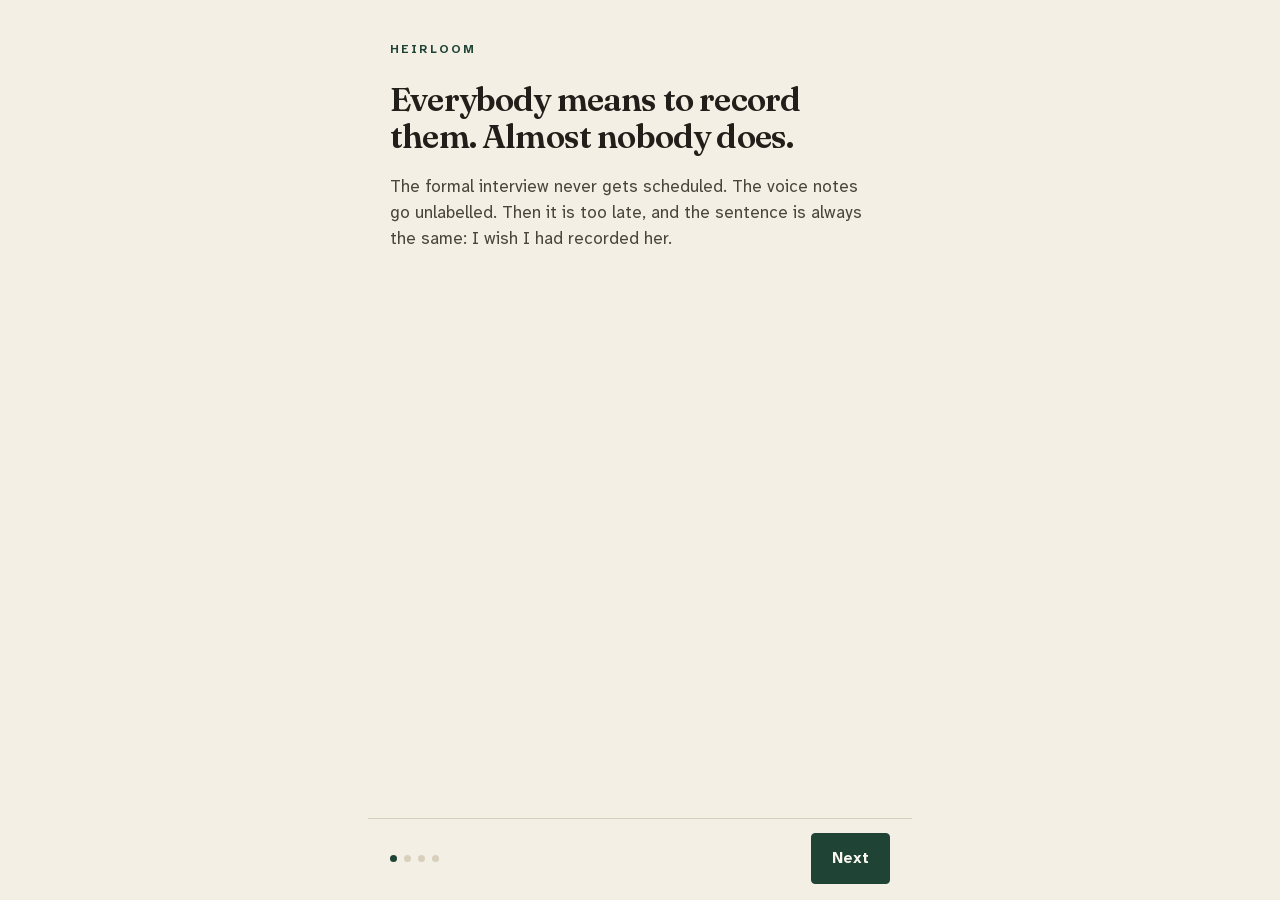
==== web/index.html @ 91e0d135 "Interviews your grandparents one question a week and keeps the answers in their own voice. Three hun" ====
<!doctype html>
<html lang="en">
<head>
<meta charset="utf-8">
<meta name="viewport" content="width=device-width, initial-scale=1, maximum-scale=1, user-scalable=no, viewport-fit=cover">
<meta name="color-scheme" content="light">
<title>Heirloom</title>
<link rel="icon" href="data:,">
<link rel="stylesheet" href="fonts/fonts.css">
<link rel="stylesheet" href="css/style.css">
</head>
<body>

<main id="stage">

  <!-- ------------------------------------------------------ first run -->
  <section class="screen" id="onboard" hidden>
    <div class="ob-scroll">
      <div class="ob-step" data-step="0">
        <p class="ob-eyebrow">Heirloom</p>
        <h1 class="ob-line">Everybody means to record them. Almost nobody does.</h1>
        <p class="ob-sub">The formal interview never gets scheduled. The voice notes go unlabelled. Then it is too late, and the sentence is always the same: I wish I had recorded her.</p>
      </div>
      <div class="ob-step" data-step="1" hidden>
        <p class="ob-eyebrow">The method</p>
        <h1 class="ob-line">One question a week. That is the whole thing.</h1>
        <p class="ob-sub">Record your life story is paralysing. Tell me about your first job is answerable in six minutes. Heirloom hands over one question at a time and keeps every answer in their own voice.</p>
      </div>
      <div class="ob-step" data-step="2" hidden>
        <p class="ob-eyebrow">Where it lives</p>
        <h1 class="ob-line">On this phone, and nowhere else.</h1>
        <p class="ob-sub">There is no account and no cloud. Heirloom cannot open a network connection at all. Recordings stay in this app until you export them, and the export is a normal folder of audio files you can copy anywhere.</p>
      </div>

      <div class="ob-step" data-step="3" hidden>
        <p class="ob-eyebrow">Set up</p>
        <h1 class="ob-line ob-small">Who are we going to listen to?</h1>
        <label class="fld"><span>Their name</span>
          <input id="obName" type="text" placeholder="Arthur" autocomplete="off" maxlength="40"></label>
        <label class="fld"><span>What the family calls them</span>
          <input id="obRel" type="text" placeholder="Papa" autocomplete="off" maxlength="30"></label>
        <div class="fld-row">
          <label class="fld"><span>Year they were born</span>
            <input id="obYear" type="number" inputmode="numeric" placeholder="1947" min="1900" max="2015"></label>
          <label class="fld"><span>Where they grew up</span>
            <input id="obPlace" type="text" placeholder="Cardiff" autocomplete="off" maxlength="40"></label>
        </div>
        <p class="fld-note">The year and the place only change which questions come up. A 1947 childhood gets asked about the wireless, not about cartoons.</p>
        <div class="fld"><span>Question packs</span><div class="packpick" id="obPacks"></div></div>
        <div class="fld-row">
          <label class="fld"><span>Ask them on</span>
            <select id="obDay"></select></label>
          <label class="fld"><span>At</span>
            <input id="obTime" type="time" value="15:00"></label>
        </div>
        <p class="fld-note">Sunday after lunch works better than any other slot. You can change it later.</p>
      </div>
    </div>
    <div class="ob-foot">
      <div class="dots" id="obDots"></div>
      <button class="btn" id="obNext">Next</button>
    </div>
  </section>

  <!-- -------------------------------------------------------- archive -->
  <section class="screen view" id="v-archive" hidden>
    <div class="scroller">
      <header class="head">
        <h1>Archive</h1>
        <p class="head-sub" id="archSub"></p>
      </header>
      <div class="seg" id="archSeg">
        <button class="seg-b on" data-mode="timeline">Timeline</button>
        <button class="seg-b" data-mode="threads">Threads</button>
      </div>
      <div class="searchwrap">
        <input id="archSearch" type="search" placeholder="Search questions, tags and marked moments" autocomplete="off">
      </div>
      <div class="chiprow" id="archChips"></div>
      <div id="archList"></div>
    </div>
  </section>

  <!-- ------------------------------------------------------------ ask -->
  <section class="screen view" id="v-ask" hidden>
    <div class="scroller">
      <header class="head">
        <h1>Ask</h1>
        <p class="head-sub">This week's question, and the ones the family wants answered.</p>
      </header>
      <div id="askList"></div>
    </div>
  </section>

  <!-- --------------------------------------------------------- family -->
  <section class="screen view" id="v-family" hidden>
    <div class="scroller">
      <header class="head">
        <h1 id="famTitle">Family</h1>
        <p class="head-sub">Who is telling, who is listening, and how this phone behaves.</p>
      </header>
      <div id="famBody"></div>
    </div>
  </section>

  <!-- ------------------------------------------------------- keepsake -->
  <section class="screen view" id="v-keepsake" hidden>
    <div class="scroller">
      <header class="head">
        <h1>Keepsake</h1>
        <p class="head-sub">What the archive adds up to, and how to get it off this phone.</p>
      </header>
      <div id="keepBody"></div>
    </div>
  </section>

  <!-- ---------------------------------------------------- elder mode -->
  <section class="screen" id="elder" hidden>
    <div class="elder-top">
      <button class="elder-exit" id="elderExit" aria-label="Leave elder mode"><span></span></button>
      <p class="elder-for" id="elderFor"></p>
    </div>

    <div class="elder-body" id="elderHome">
      <p class="elder-from" id="elderFrom" hidden></p>
      <p class="elder-q" id="elderQ"></p>
      <button class="speak" id="elderSpeak" hidden>Read it to me</button>
      <div class="elder-act">
        <button class="reccircle" id="elderRec">
          <span class="reccircle-dot"></span>
          <span class="reccircle-label">Press to talk</span>
        </button>
      </div>
      <p class="elder-react" id="elderReact"></p>
      <button class="linkbtn" id="elderSkip">Not this week</button>
    </div>

    <div class="elder-body" id="elderConsent" hidden>
      <p class="elder-q elder-q-sm">Before we start.</p>
      <ul class="consent">
        <li>This app records your voice when you press the big button, and only then.</li>
        <li>The recordings stay on this phone. Heirloom cannot send them anywhere.</li>
        <li>Your family can listen to them here, and can copy them out to keep.</li>
        <li>You can have any story deleted at any time, and you can stop at any time.</li>
      </ul>
      <button class="btn big" id="consentYes">I agree to be recorded</button>
      <button class="linkbtn" id="consentNo">Not now</button>
    </div>

    <div class="elder-body" id="elderRecording" hidden>
      <p class="rec-time" id="recTime">0:00</p>
      <p class="rec-state" id="recState">Recording</p>
      <canvas id="recWave" width="640" height="150" aria-hidden="true"></canvas>
      <p class="rec-q" id="recQ"></p>
      <div class="rec-btns">
        <button class="bigbtn ghost" id="recPause">Pause</button>
        <button class="bigbtn" id="recDone">Done</button>
      </div>
      <button class="linkbtn" id="recRedo">Start again</button>
    </div>

    <div class="elder-body" id="elderDone" hidden>
      <p class="done-mark" aria-hidden="true"></p>
      <p class="elder-q elder-q-sm" id="doneLine">Kept.</p>
      <p class="done-sub" id="doneSub"></p>
      <button class="btn big" id="doneOk">Finish</button>
    </div>

    <div class="elder-body" id="elderErr" hidden>
      <p class="elder-q elder-q-sm">The microphone did not start.</p>
      <p class="done-sub" id="errMsg"></p>
      <button class="btn big" id="errRetry">Try again</button>
      <button class="linkbtn" id="errBack">Go back</button>
    </div>
  </section>

</main>

<nav id="tabs" hidden>
  <button class="tab" data-view="archive"><span class="tab-i" data-i="archive"></span>Archive</button>
  <button class="tab" data-view="ask"><span class="tab-i" data-i="ask"></span>Ask</button>
  <button class="tab" data-view="family"><span class="tab-i" data-i="family"></span>Family</button>
  <button class="tab" data-view="keepsake"><span class="tab-i" data-i="keepsake"></span>Keepsake</button>
</nav>

<div id="sheet" hidden>
  <div class="sheet-scrim" id="sheetScrim"></div>
  <div class="sheet-panel" role="dialog" aria-modal="true">
    <div class="sheet-grab"></div>
    <div id="sheetBody"></div>
  </div>
</div>

<div id="toast" hidden></div>

<script src="js/content.js"></script>
<script src="js/store.js"></script>
<script src="js/recorder.js"></script>
<script src="js/app.js"></script>
</body>
</html>
---- web/fonts/fonts.css ----
/* latin-ext */
@font-face {
  font-family: 'Atkinson Hyperlegible Next';
  font-style: normal;
  font-weight: 400 700;
  font-display: swap;
  src: url(NaPNcYPdHfdVxJw0IfIP0lvYFqijb-UxCtm5_wdGseiHn3q0pkZ_S2Q.woff2) format('woff2');
  unicode-range: U+0100-02BA, U+02BD-02C5, U+02C7-02CC, U+02CE-02D7, U+02DD-02FF, U+0304, U+0308, U+0329, U+1D00-1DBF, U+1E00-1E9F, U+1EF2-1EFF, U+2020, U+20A0-20AB, U+20AD-20C0, U+2113, U+2C60-2C7F, U+A720-A7FF;
}
/* latin */
@font-face {
  font-family: 'Atkinson Hyperlegible Next';
  font-style: normal;
  font-weight: 400 700;
  font-display: swap;
  src: url(NaPNcYPdHfdVxJw0IfIP0lvYFqijb-UxCtm5_wdGseiJn3q0pkZ_.woff2) format('woff2');
  unicode-range: U+0000-00FF, U+0131, U+0152-0153, U+02BB-02BC, U+02C6, U+02DA, U+02DC, U+0304, U+0308, U+0329, U+2000-206F, U+20AC, U+2122, U+2191, U+2193, U+2212, U+2215, U+FEFF, U+FFFD;
}
/* vietnamese */
@font-face {
  font-family: 'Fraunces';
  font-style: normal;
  font-weight: 400 700;
  font-display: swap;
  src: url(6NU78FyLNQOQZAnv9bYEvDiIdE9Ea92uemAk_WBq8U_9v0c2Wa0KxCBTeP2Xz5fU8w.woff2) format('woff2');
  unicode-range: U+0102-0103, U+0110-0111, U+0128-0129, U+0168-0169, U+01A0-01A1, U+01AF-01B0, U+0300-0301, U+0303-0304, U+0308-0309, U+0323, U+0329, U+1EA0-1EF9, U+20AB;
}
/* latin-ext */
@font-face {
  font-family: 'Fraunces';
  font-style: normal;
  font-weight: 400 700;
  font-display: swap;
  src: url(6NU78FyLNQOQZAnv9bYEvDiIdE9Ea92uemAk_WBq8U_9v0c2Wa0KxCFTeP2Xz5fU8w.woff2) format('woff2');
  unicode-range: U+0100-02BA, U+02BD-02C5, U+02C7-02CC, U+02CE-02D7, U+02DD-02FF, U+0304, U+0308, U+0329, U+1D00-1DBF, U+1E00-1E9F, U+1EF2-1EFF, U+2020, U+20A0-20AB, U+20AD-20C0, U+2113, U+2C60-2C7F, U+A720-A7FF;
}
/* latin */
@font-face {
  font-family: 'Fraunces';
  font-style: normal;
  font-weight: 400 700;
  font-display: swap;
  src: url(6NU78FyLNQOQZAnv9bYEvDiIdE9Ea92uemAk_WBq8U_9v0c2Wa0KxC9TeP2Xz5c.woff2) format('woff2');
  unicode-range: U+0000-00FF, U+0131, U+0152-0153, U+02BB-02BC, U+02C6, U+02DA, U+02DC, U+0304, U+0308, U+0329, U+2000-206F, U+20AC, U+2122, U+2191, U+2193, U+2212, U+2215, U+FEFF, U+FFFD;
}
---- web/css/style.css ----
/* Heirloom. Cream paper, bookcloth green, one accent, one radius system.
   Fraunces carries the questions because a question should look like it came
   from a letter. Atkinson Hyperlegible carries everything a 78 year old has to
   read at arm's length. Light only: a keepsake box is not a dark interface. */

:root {
  --paper: #F4EFE4;
  --card: #FBF8F0;
  --well: #EAE3D2;
  --ink: #221F1A;
  --ink-2: #4A453B;
  --ink-3: #665F51;
  --hair: #D8CFBC;
  --accent: #1F4436;
  --accent-ink: #FBF8F0;
  --tint: #E1E9E2;
  --danger: #7B2E22;
  --r: 4px;
  --r-lg: 12px;
  --serif: "Fraunces", Iowan Old Style, Palatino, Georgia, serif;
  --sans: "Atkinson Hyperlegible Next", "Atkinson Hyperlegible", system-ui, -apple-system, sans-serif;
  --measure: 34rem;
}

* { box-sizing: border-box; -webkit-tap-highlight-color: transparent; }

html, body {
  margin: 0; height: 100%;
  background: var(--paper);
  color: var(--ink);
  font-family: var(--sans);
  font-size: 16px;
  line-height: 1.55;
  -webkit-font-smoothing: antialiased;
  overscroll-behavior: none;
}
input, select, textarea, button { font: inherit; color: inherit; }

#stage { position: fixed; inset: 0 0 var(--tabh, 0px) 0; }
body.has-tabs { --tabh: calc(62px + var(--sab, 0px)); }

.screen { position: absolute; inset: 0; display: flex; flex-direction: column; }
.screen[hidden], [hidden] { display: none !important; }

.scroller {
  flex: 1; overflow-y: auto; -webkit-overflow-scrolling: touch;
  padding: calc(24px + var(--sat, 0px)) 20px 48px;
  width: 100%; max-width: var(--measure); margin: 0 auto;
}

/* ---------------------------------------------------------------- type -- */
h1 { font-family: var(--serif); font-size: 30px; line-height: 1.1; letter-spacing: -0.02em;
     font-weight: 600; margin: 0; }
h2 { font-family: var(--sans); font-size: 12px; letter-spacing: 0.14em; text-transform: uppercase;
     color: var(--ink-3); font-weight: 700; margin: 34px 0 12px; }
h2:first-child { margin-top: 6px; }
.head { margin-bottom: 18px; }
.head-sub { color: var(--ink-3); font-size: 15px; margin: 6px 0 0; }
.q { font-family: var(--serif); font-weight: 500; letter-spacing: -0.015em; line-height: 1.24; }
.muted { color: var(--ink-3); }
.tiny { font-size: 13px; color: var(--ink-3); }
.note { font-size: 14px; color: var(--ink-3); margin: 10px 0 0; }

/* -------------------------------------------------------------- pieces -- */
.card {
  background: var(--card); border: 1px solid var(--hair); border-radius: var(--r-lg);
  padding: 18px; margin-bottom: 12px;
}
.card.flat { background: none; border-color: var(--hair); }
.row { display: flex; align-items: center; gap: 12px; }
.row.between { justify-content: space-between; }
.grow { flex: 1; min-width: 0; }

.btn {
  background: var(--accent); color: var(--accent-ink); border: 1px solid var(--accent);
  border-radius: var(--r); padding: 12px 20px; font-size: 16px; font-weight: 700;
  cursor: pointer; transition: transform .12s ease;
}
.btn:active { transform: translateY(1px); }
.btn[disabled] { opacity: .42; }
.btn.ghost { background: transparent; color: var(--accent); }
.btn.quiet { background: transparent; color: var(--ink-2); border-color: var(--hair); font-weight: 400; }
.btn.wide { width: 100%; }
.btn.sm { padding: 8px 14px; font-size: 14px; }
.btn.danger { background: transparent; color: var(--danger); border-color: var(--danger); }
.linkbtn {
  background: none; border: 0; color: var(--ink-3); text-decoration: underline;
  text-underline-offset: 3px; padding: 12px; font-size: 15px; cursor: pointer;
}

.seg { display: flex; gap: 0; border: 1px solid var(--hair); border-radius: var(--r);
       overflow: hidden; margin-bottom: 14px; }
.seg-b { flex: 1; background: none; border: 0; padding: 9px 0; font-size: 14px; color: var(--ink-3);
         cursor: pointer; }
.seg-b.on { background: var(--accent); color: var(--accent-ink); font-weight: 700; }

.searchwrap { margin-bottom: 12px; }
#archSearch, .fld input, .fld select, .fld textarea, .inp {
  width: 100%; background: var(--card); border: 1px solid var(--hair); border-radius: var(--r);
  padding: 11px 12px; font-size: 16px; color: var(--ink);
}
#archSearch::placeholder, .fld input::placeholder, .inp::placeholder { color: #8B8474; }
.fld { display: block; margin-bottom: 14px; }
.fld > span { display: block; font-size: 12px; letter-spacing: 0.1em; text-transform: uppercase;
              color: var(--ink-3); font-weight: 700; margin-bottom: 6px; }
.fld-row { display: grid; grid-template-columns: 1fr 1fr; gap: 12px; }
.fld-note { font-size: 14px; color: var(--ink-3); margin: -4px 0 18px; }
textarea.inp { min-height: 84px; resize: vertical; line-height: 1.5; }

.chiprow { display: flex; gap: 8px; overflow-x: auto; padding-bottom: 12px; margin-bottom: 4px;
           scrollbar-width: none; }
.chiprow::-webkit-scrollbar { display: none; }
.chip {
  flex: none; background: var(--card); border: 1px solid var(--hair); color: var(--ink-2);
  border-radius: 999px; padding: 7px 14px; font-size: 14px; cursor: pointer; white-space: nowrap;
}
.chip.on { background: var(--accent); border-color: var(--accent); color: var(--accent-ink); font-weight: 700; }
.chip.tag { background: var(--tint); border-color: #C9D6CB; color: var(--accent); }
.chip .x { margin-left: 8px; opacity: .7; }

.dots { display: flex; gap: 7px; }
.dot { width: 7px; height: 7px; border-radius: 999px; background: var(--hair); }
.dot.on { background: var(--accent); }

/* ------------------------------------------------------------ first run - */
#onboard { background: var(--paper); }
.ob-scroll { flex: 1; overflow-y: auto; padding: calc(40px + var(--sat, 0px)) 22px 20px;
             width: 100%; max-width: var(--measure); margin: 0 auto; }
.ob-eyebrow { font-size: 12px; letter-spacing: 0.18em; text-transform: uppercase; color: var(--accent);
              font-weight: 700; margin: 0 0 22px; }
.ob-line { font-family: var(--serif); font-size: 33px; line-height: 1.12; letter-spacing: -0.025em;
           font-weight: 600; margin: 0 0 18px; }
.ob-line.ob-small { font-size: 27px; margin-bottom: 24px; }
.ob-sub { color: var(--ink-2); font-size: 17px; margin: 0; max-width: 30rem; }
.ob-foot { display: flex; align-items: center; justify-content: space-between; gap: 16px;
           padding: 14px 22px calc(16px + var(--sab, 0px)); border-top: 1px solid var(--hair);
           width: 100%; max-width: var(--measure); margin: 0 auto; }
.packpick { display: flex; flex-wrap: wrap; gap: 8px; }

/* -------------------------------------------------------------- archive - */
.month { font-size: 12px; letter-spacing: 0.14em; text-transform: uppercase; color: var(--ink-3);
         font-weight: 700; margin: 26px 0 10px; }
.month:first-child { margin-top: 4px; }
.story {
  display: block; width: 100%; text-align: left; background: var(--card); border: 1px solid var(--hair);
  border-radius: var(--r-lg); padding: 16px 16px 14px; margin-bottom: 10px; cursor: pointer;
  transition: transform .14s ease;
}
.story:active { transform: translateY(1px); }
.story .sq { font-family: var(--serif); font-size: 20px; line-height: 1.26; letter-spacing: -0.015em;
             font-weight: 500; margin: 0 0 10px; }
.story .meta { display: flex; align-items: center; gap: 10px; font-size: 13px; color: var(--ink-3); }
.story .who { color: var(--accent); font-weight: 700; }
.story .bar { flex: 1; height: 1px; background: var(--hair); }
.story .badges { display: flex; gap: 6px; margin-top: 10px; flex-wrap: wrap; }
.badge { font-size: 12px; border: 1px solid var(--hair); border-radius: 999px; padding: 3px 9px;
         color: var(--ink-3); background: var(--paper); }
.badge.seal { border-color: var(--accent); color: var(--accent); }
.badge.hearts { border-color: #C9D6CB; background: var(--tint); color: var(--accent); }

.empty { text-align: center; padding: 46px 10px; }
.empty .q { font-size: 22px; margin: 0 0 10px; }
.empty p { color: var(--ink-3); margin: 0 0 20px; }

.thread {
  display: flex; align-items: baseline; gap: 12px; width: 100%; text-align: left;
  background: none; border: 0; border-bottom: 1px solid var(--hair); padding: 14px 2px; cursor: pointer;
}
.thread .tl { font-family: var(--serif); font-size: 19px; font-weight: 500; }
.thread .tt { font-size: 12px; letter-spacing: 0.1em; text-transform: uppercase; color: var(--ink-3); }
.thread .tn { margin-left: auto; color: var(--ink-3); font-size: 14px; }

/* ------------------------------------------------------------------ ask - */
.askcard { background: var(--card); border: 1px solid var(--hair); border-radius: var(--r-lg);
           padding: 20px; margin-bottom: 14px; }
.askcard .when { font-size: 12px; letter-spacing: 0.12em; text-transform: uppercase;
                 color: var(--ink-3); font-weight: 700; margin: 0 0 12px; }
.askcard .from { color: var(--accent); font-weight: 700; margin: 0 0 6px; font-size: 15px; }
.askcard .aq { font-family: var(--serif); font-size: 25px; line-height: 1.2; letter-spacing: -0.02em;
               font-weight: 500; margin: 0 0 18px; }
.askcard .acts { display: flex; gap: 10px; flex-wrap: wrap; }
.qitem { display: flex; gap: 10px; align-items: flex-start; border-bottom: 1px solid var(--hair);
         padding: 12px 0; }
.qitem .qt { flex: 1; font-family: var(--serif); font-size: 17px; }
.packrow { width: 100%; text-align: left; background: none; border: 0; border-bottom: 1px solid var(--hair);
           padding: 14px 2px; cursor: pointer; }
.packrow .pn { font-family: var(--serif); font-size: 19px; font-weight: 500; }
.packrow .pb { font-size: 14px; color: var(--ink-3); margin: 2px 0 0; }
.promptrow { width: 100%; text-align: left; background: none; border: 0;
             border-bottom: 1px solid var(--hair); padding: 13px 2px; cursor: pointer;
             font-family: var(--serif); font-size: 17px; line-height: 1.35; }

/* --------------------------------------------------------------- family - */
.person { display: flex; align-items: center; gap: 12px; padding: 13px 0; border-bottom: 1px solid var(--hair); }
.person .nm { font-family: var(--serif); font-size: 19px; font-weight: 500; }
.person .rl { font-size: 13px; color: var(--ink-3); }
.tellcard { background: var(--card); border: 1px solid var(--hair); border-radius: var(--r-lg);
            padding: 18px; margin-bottom: 12px; width: 100%; text-align: left; cursor: pointer; }
.tellcard .tn { font-family: var(--serif); font-size: 24px; font-weight: 600; letter-spacing: -0.02em; }
.tellcard .td { font-size: 14px; color: var(--ink-3); margin: 3px 0 12px; }
.tellcard .ts { display: flex; gap: 18px; font-size: 14px; }
.tellcard .ts b { font-family: var(--serif); font-size: 19px; font-weight: 600; display: block; }
.toggle { display: flex; align-items: center; justify-content: space-between; gap: 14px;
          padding: 14px 0; border-bottom: 1px solid var(--hair); }
.toggle .tl { font-size: 16px; }
.toggle .ts { font-size: 13px; color: var(--ink-3); margin-top: 2px; }
.sw { flex: none; width: 50px; height: 30px; border-radius: 999px; background: var(--well);
      border: 1px solid var(--hair); position: relative; cursor: pointer; transition: background .16s ease; }
.sw::after { content: ""; position: absolute; top: 3px; left: 3px; width: 22px; height: 22px;
             border-radius: 999px; background: var(--card); border: 1px solid var(--hair);
             transition: transform .16s ease; }
.sw.on { background: var(--accent); border-color: var(--accent); }
.sw.on::after { transform: translateX(20px); border-color: var(--accent); }

/* ------------------------------------------------------------- keepsake - */
.meter { background: var(--card); border: 1px solid var(--hair); border-radius: var(--r-lg);
         padding: 22px; margin-bottom: 14px; }
.meter .big { font-family: var(--serif); font-size: 54px; line-height: 1; font-weight: 600;
              letter-spacing: -0.03em; }
.meter .of { font-size: 15px; color: var(--ink-3); margin: 6px 0 16px; }
.track { height: 10px; background: var(--well); border-radius: 999px; overflow: hidden; }
.track > i { display: block; height: 100%; background: var(--accent); }
.stat { display: flex; justify-content: space-between; gap: 16px; padding: 13px 0;
        border-bottom: 1px solid var(--hair); }
.stat .k { color: var(--ink-3); font-size: 15px; }
.stat .v { font-family: var(--serif); font-size: 18px; font-weight: 500; text-align: right; }
.mile { display: flex; gap: 12px; align-items: baseline; padding: 11px 0; border-bottom: 1px solid var(--hair); }
.mile .n { font-family: var(--serif); font-size: 18px; font-weight: 600; width: 2.4rem; color: var(--ink-3); }
.mile.hit .n, .mile.hit .l { color: var(--accent); }
.mile.hit .l { font-weight: 700; }

/* ----------------------------------------------------------------- tabs - */
#tabs {
  position: fixed; left: 0; right: 0; bottom: 0; z-index: 30;
  display: flex; background: var(--paper); border-top: 1px solid var(--hair);
  height: calc(62px + var(--sab, 0px)); padding-bottom: var(--sab, 0px);
}
.tab { flex: 1; background: none; border: 0; display: flex; flex-direction: column; align-items: center;
       justify-content: center; gap: 3px; font-size: 11px; letter-spacing: 0.06em; color: var(--ink-3);
       cursor: pointer; padding: 0; }
.tab.on { color: var(--accent); font-weight: 700; }
.tab-i { display: block; width: 22px; height: 22px; }
.tab-i svg { width: 22px; height: 22px; display: block; pointer-events: none; }

/* ----------------------------------------------------------- elder mode - */
#elder { background: var(--paper); }
.elder-top { position: relative; height: calc(52px + var(--sat, 0px)); padding-top: var(--sat, 0px);
             display: flex; align-items: center; justify-content: center; flex: none; }
.elder-for { margin: 0; font-size: 15px; letter-spacing: 0.1em; text-transform: uppercase;
             color: var(--ink-3); font-weight: 700; }
.elder-exit { position: absolute; left: 8px; top: calc(8px + var(--sat, 0px)); width: 44px; height: 44px;
              background: none; border: 0; cursor: pointer; display: flex; align-items: center;
              justify-content: center; }
.elder-exit span { width: 13px; height: 13px; border-radius: 3px; border: 2px solid var(--hair); display: block;
                   transition: background .3s linear, border-color .3s linear; }
.elder-exit.holding span { background: var(--accent); border-color: var(--accent); }

.elder-body { flex: 1; overflow-y: auto; display: flex; flex-direction: column; align-items: center;
              text-align: center; padding: 8px 22px calc(26px + var(--sab, 0px)); width: 100%;
              max-width: 34rem; margin: 0 auto; }
.elder-from { font-family: var(--serif); font-size: 22px; color: var(--accent); margin: 6px 0 4px;
              font-weight: 600; }
.elder-q { font-family: var(--serif); font-size: clamp(28px, 7.6vw, 40px); line-height: 1.16;
           letter-spacing: -0.025em; font-weight: 500; margin: 10px 0 20px; }
.elder-q-sm { font-size: clamp(25px, 6.4vw, 33px); margin-top: 26px; }
.speak { background: none; border: 1px solid var(--hair); border-radius: 999px; color: var(--ink-2);
         padding: 11px 22px; font-size: 17px; cursor: pointer; margin-bottom: 8px; }
.speak.on { border-color: var(--accent); color: var(--accent); }
.elder-act { flex: 1; display: flex; align-items: center; justify-content: center; padding: 18px 0; }
.reccircle {
  width: 216px; height: 216px; max-width: 62vw; max-height: 62vw; border-radius: 999px;
  background: var(--accent); border: 0; color: var(--accent-ink); cursor: pointer;
  display: flex; flex-direction: column; align-items: center; justify-content: center; gap: 12px;
  animation: breathe 5.5s ease-in-out infinite;
}
.reccircle:active { animation: none; transform: scale(.98); }
.reccircle-dot { width: 34px; height: 34px; border-radius: 999px; background: var(--accent-ink); }
.reccircle-label { font-size: 20px; font-weight: 700; letter-spacing: 0.01em; }
@keyframes breathe { 0%, 100% { transform: scale(1); } 50% { transform: scale(1.035); } }
@media (prefers-reduced-motion: reduce) { .reccircle { animation: none; } }
.elder-react { color: var(--ink-2); font-size: 17px; margin: 6px 0 0; min-height: 1.4em; }
.elder-react b { color: var(--accent); }

.rec-time { font-family: var(--serif); font-size: 56px; font-weight: 600; letter-spacing: -0.02em;
            margin: 24px 0 2px; font-variant-numeric: tabular-nums; }
.rec-state { font-size: 15px; letter-spacing: 0.14em; text-transform: uppercase; color: var(--danger);
             font-weight: 700; margin: 0 0 14px; }
.rec-state.paused { color: var(--ink-3); }
#recWave { width: 100%; max-width: 420px; height: 96px; display: block; margin-bottom: 18px; }
.rec-q { font-family: var(--serif); font-size: 19px; color: var(--ink-2); margin: 0 0 auto;
         line-height: 1.3; max-width: 26rem; }
.rec-btns { display: flex; gap: 12px; width: 100%; max-width: 420px; margin-top: 22px; }
.bigbtn { flex: 1; background: var(--accent); color: var(--accent-ink); border: 2px solid var(--accent);
          border-radius: var(--r); padding: 22px 12px; font-size: 22px; font-weight: 700; cursor: pointer; }
.bigbtn.ghost { background: transparent; color: var(--accent); }
.btn.big { padding: 18px 32px; font-size: 20px; }
.done-mark { width: 62px; height: 62px; border-radius: 999px; border: 2px solid var(--accent);
             margin: 40px 0 0; position: relative; }
.done-mark::after { content: ""; position: absolute; left: 19px; top: 15px; width: 18px; height: 30px;
                    border-right: 3px solid var(--accent); border-bottom: 3px solid var(--accent);
                    transform: rotate(42deg); }
.done-sub { color: var(--ink-2); font-size: 18px; margin: 0 0 28px; max-width: 26rem; }
.consent { text-align: left; font-size: 19px; line-height: 1.5; color: var(--ink-2);
           margin: 4px 0 28px; padding-left: 1.1rem; max-width: 27rem; }
.consent li { margin-bottom: 12px; }

/* ---------------------------------------------------------------- sheet - */
#sheet { position: fixed; inset: 0; z-index: 60; }
.sheet-scrim { position: absolute; inset: 0; background: rgba(34, 31, 26, .42); }
.sheet-panel {
  position: absolute; left: 0; right: 0; bottom: 0; max-height: 92%;
  background: var(--paper); border-radius: var(--r-lg) var(--r-lg) 0 0;
  border-top: 1px solid var(--hair); overflow-y: auto;
  padding: 10px 20px calc(28px + var(--sab, 0px));
  width: 100%; max-width: var(--measure); margin: 0 auto;
  animation: rise .2s ease-out;
}
@keyframes rise { from { transform: translateY(18px); opacity: .6; } to { transform: none; opacity: 1; } }
@media (prefers-reduced-motion: reduce) { .sheet-panel { animation: none; } }
.sheet-grab { width: 42px; height: 4px; border-radius: 999px; background: var(--hair);
              margin: 4px auto 16px; }
.sheet-q { font-family: var(--serif); font-size: 24px; line-height: 1.22; letter-spacing: -0.02em;
           font-weight: 500; margin: 0 0 8px; }
.sheet-meta { font-size: 14px; color: var(--ink-3); margin: 0 0 18px; }

/* --------------------------------------------------------------- player - */
.player { background: var(--card); border: 1px solid var(--hair); border-radius: var(--r-lg);
          padding: 16px; margin-bottom: 16px; }
.player .prow { display: flex; align-items: center; gap: 14px; }
.play { flex: none; width: 56px; height: 56px; border-radius: 999px; background: var(--accent);
        border: 0; cursor: pointer; position: relative; }
.play::after { content: ""; position: absolute; left: 21px; top: 17px; border-style: solid;
               border-width: 11px 0 11px 17px; border-color: transparent transparent transparent var(--accent-ink); }
.play.playing::after { left: 19px; top: 18px; width: 6px; height: 20px; border: 0;
                       background: var(--accent-ink); box-shadow: 12px 0 0 var(--accent-ink); }
.scrub { position: relative; height: 30px; flex: 1; cursor: pointer; }
.scrub .line { position: absolute; left: 0; right: 0; top: 14px; height: 3px; background: var(--well);
               border-radius: 999px; }
.scrub .fill { position: absolute; left: 0; top: 14px; height: 3px; background: var(--accent);
               border-radius: 999px; }
.scrub .tick { position: absolute; top: 6px; width: 2px; height: 19px; background: var(--ink-3);
               opacity: .75; }
.ptime { font-size: 14px; color: var(--ink-3); font-variant-numeric: tabular-nums;
         display: flex; justify-content: space-between; margin-top: 8px; }
.moment { display: flex; gap: 12px; align-items: baseline; padding: 10px 0;
          border-bottom: 1px solid var(--hair); }
.moment .mt { font-variant-numeric: tabular-nums; color: var(--accent); font-weight: 700; font-size: 14px;
              cursor: pointer; }
.moment .mn { flex: 1; font-size: 15px; }

/* ---------------------------------------------------------------- toast - */
#toast {
  position: fixed; left: 50%; transform: translateX(-50%);
  bottom: calc(78px + var(--sab, 0px)); z-index: 80;
  background: var(--ink); color: var(--paper); padding: 11px 18px; border-radius: var(--r);
  font-size: 15px; max-width: 88vw; text-align: center;
}
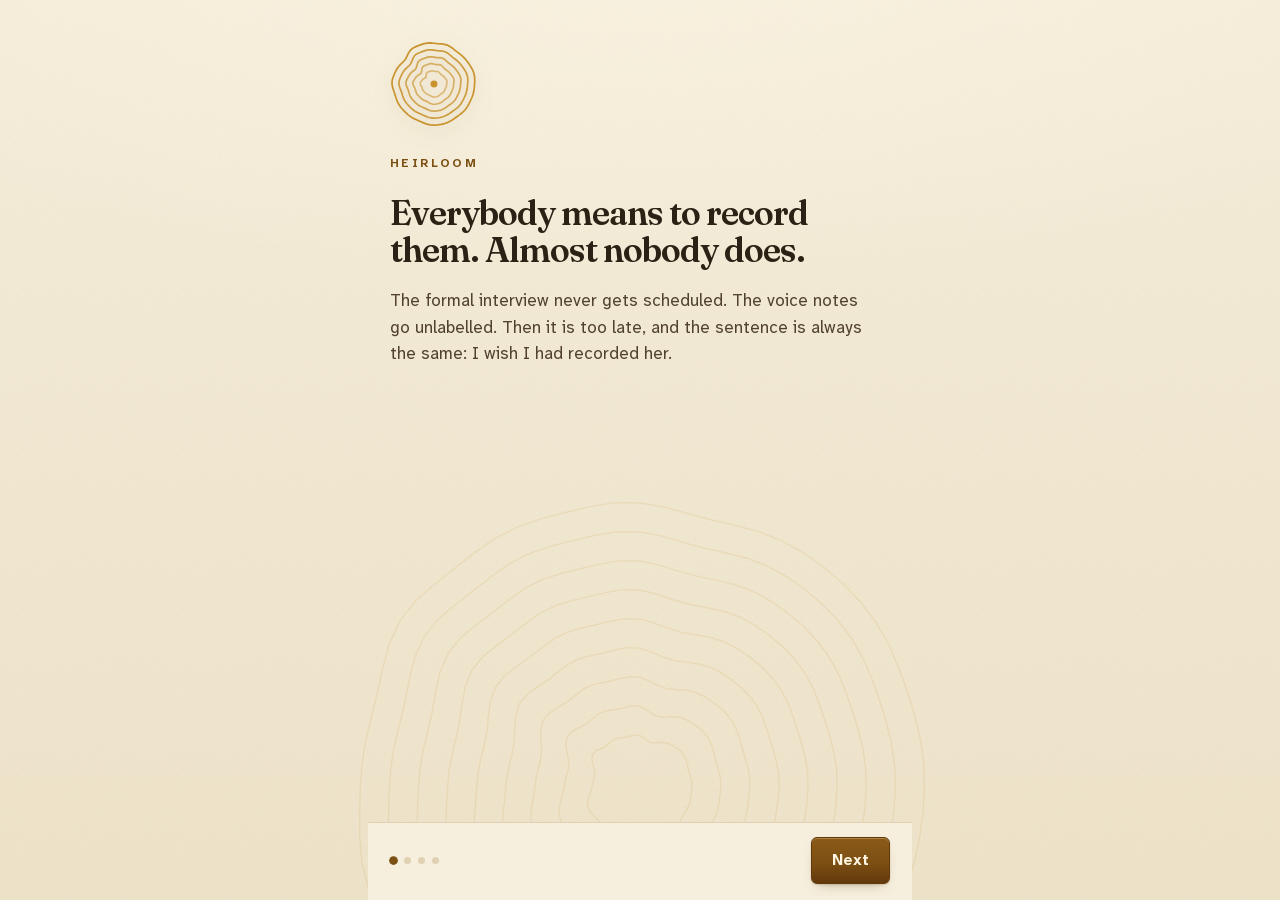
==== commit fc5076aa: "1.0.1: tree ring identity, a disc that draws the voice, restore from an export, and the bugs a keepe" ====
--- a/web/index.html
+++ b/web/index.html
@@ -15,8 +15,10 @@
 
   <!-- ------------------------------------------------------ first run -->
   <section class="screen" id="onboard" hidden>
+    <div class="ob-plate" id="obPlate" aria-hidden="true"></div>
     <div class="ob-scroll">
       <div class="ob-step" data-step="0">
+        <div class="ob-mark" id="obMark" aria-hidden="true"></div>
         <p class="ob-eyebrow">Heirloom</p>
         <h1 class="ob-line">Everybody means to record them. Almost nobody does.</h1>
         <p class="ob-sub">The formal interview never gets scheduled. The voice notes go unlabelled. Then it is too late, and the sentence is always the same: I wish I had recorded her.</p>
@@ -24,12 +26,12 @@
       <div class="ob-step" data-step="1" hidden>
         <p class="ob-eyebrow">The method</p>
         <h1 class="ob-line">One question a week. That is the whole thing.</h1>
-        <p class="ob-sub">Record your life story is paralysing. Tell me about your first job is answerable in six minutes. Heirloom hands over one question at a time and keeps every answer in their own voice.</p>
+        <p class="ob-sub">Record your life story is paralysing. Tell me about your first job is answerable in six minutes. Heirloom hands over one question at a time and keeps every answer in their own voice. Every story adds a ring.</p>
       </div>
       <div class="ob-step" data-step="2" hidden>
         <p class="ob-eyebrow">Where it lives</p>
         <h1 class="ob-line">On this phone, and nowhere else.</h1>
-        <p class="ob-sub">There is no account and no cloud. Heirloom cannot open a network connection at all. Recordings stay in this app until you export them, and the export is a normal folder of audio files you can copy anywhere.</p>
+        <p class="ob-sub">There is no account and no cloud. Heirloom cannot open a network connection at all. Recordings stay in this app until you export them, and the export is a normal folder of audio files you can copy anywhere, or bring back into Heirloom on another phone.</p>
       </div>
 
       <div class="ob-step" data-step="3" hidden>
@@ -41,7 +43,7 @@
           <input id="obRel" type="text" placeholder="Papa" autocomplete="off" maxlength="30"></label>
         <div class="fld-row">
           <label class="fld"><span>Year they were born</span>
-            <input id="obYear" type="number" inputmode="numeric" placeholder="1947" min="1900" max="2015"></label>
+            <input id="obYear" type="number" inputmode="numeric" placeholder="1947" min="1880" max="2030"></label>
           <label class="fld"><span>Where they grew up</span>
             <input id="obPlace" type="text" placeholder="Cardiff" autocomplete="off" maxlength="40"></label>
         </div>
@@ -65,16 +67,19 @@
   <!-- -------------------------------------------------------- archive -->
   <section class="screen view" id="v-archive" hidden>
     <div class="scroller">
-      <header class="head">
-        <h1>Archive</h1>
-        <p class="head-sub" id="archSub"></p>
+      <header class="head head-mark">
+        <div class="head-text">
+          <h1>Archive</h1>
+          <p class="head-sub" id="archSub"></p>
+        </div>
+        <div class="head-art" id="archMark" aria-hidden="true"></div>
       </header>
       <div class="seg" id="archSeg">
         <button class="seg-b on" data-mode="timeline">Timeline</button>
         <button class="seg-b" data-mode="threads">Threads</button>
       </div>
       <div class="searchwrap">
-        <input id="archSearch" type="search" placeholder="Search questions, tags and marked moments" autocomplete="off">
+        <input id="archSearch" type="search" placeholder="Search questions, tags, moments" autocomplete="off" aria-label="Search the archive">
       </div>
       <div class="chiprow" id="archChips"></div>
       <div id="archList"></div>
@@ -117,17 +122,17 @@
   <!-- ---------------------------------------------------- elder mode -->
   <section class="screen" id="elder" hidden>
     <div class="elder-top">
-      <button class="elder-exit" id="elderExit" aria-label="Leave elder mode"><span></span></button>
+      <button class="elder-exit" id="elderExit" aria-label="Hold to leave the big button screen"><span data-icon="exit"></span></button>
       <p class="elder-for" id="elderFor"></p>
     </div>
 
     <div class="elder-body" id="elderHome">
       <p class="elder-from" id="elderFrom" hidden></p>
       <p class="elder-q" id="elderQ"></p>
-      <button class="speak" id="elderSpeak" hidden>Read it to me</button>
+      <button class="speak" id="elderSpeak" hidden><span data-icon="speak"></span>Read it to me</button>
       <div class="elder-act">
         <button class="reccircle" id="elderRec">
-          <span class="reccircle-dot"></span>
+          <span class="reccircle-rings" id="elderRings" aria-hidden="true"></span>
           <span class="reccircle-label">Press to talk</span>
         </button>
       </div>
@@ -148,9 +153,11 @@
     </div>
 
     <div class="elder-body" id="elderRecording" hidden>
+      <div class="rec-disc">
+        <canvas id="recWave" width="264" height="264" aria-hidden="true"></canvas>
+      </div>
       <p class="rec-time" id="recTime">0:00</p>
       <p class="rec-state" id="recState">Recording</p>
-      <canvas id="recWave" width="640" height="150" aria-hidden="true"></canvas>
       <p class="rec-q" id="recQ"></p>
       <div class="rec-btns">
         <button class="bigbtn ghost" id="recPause">Pause</button>
@@ -160,7 +167,7 @@
     </div>
 
     <div class="elder-body" id="elderDone" hidden>
-      <p class="done-mark" aria-hidden="true"></p>
+      <div class="done-mark" id="doneMark" aria-hidden="true"></div>
       <p class="elder-q elder-q-sm" id="doneLine">Kept.</p>
       <p class="done-sub" id="doneSub"></p>
       <button class="btn big" id="doneOk">Finish</button>
@@ -192,6 +199,7 @@
 </div>
 
 <div id="toast" hidden></div>
+<input type="file" id="importFile" accept=".zip,application/zip" hidden>
 
 <script src="js/content.js"></script>
 <script src="js/store.js"></script>
--- a/web/css/style.css
+++ b/web/css/style.css
@@ -1,25 +1,39 @@
-/* Heirloom. Cream paper, bookcloth green, one accent, one radius system.
-   Fraunces carries the questions because a question should look like it came
-   from a letter. Atkinson Hyperlegible carries everything a 78 year old has to
-   read at arm's length. Light only: a keepsake box is not a dark interface. */
+/* Heirloom. Cream paper, sepia ink, one gold. The mark is a set of rings whose edges wobble
+   like a voice, and it is drawn by code on every screen: the archive grows a ring per story,
+   the big button is a disc of them, a recording draws one as it goes. Fraunces carries the
+   questions because a question should look like it came from a letter. Atkinson Hyperlegible
+   carries everything a 78 year old has to read at arm's length. Light only: a keepsake box is
+   not a dark interface. */
 
 :root {
-  --paper: #F4EFE4;
-  --card: #FBF8F0;
-  --well: #EAE3D2;
-  --ink: #221F1A;
-  --ink-2: #4A453B;
-  --ink-3: #665F51;
-  --hair: #D8CFBC;
-  --accent: #1F4436;
-  --accent-ink: #FBF8F0;
-  --tint: #E1E9E2;
-  --danger: #7B2E22;
-  --r: 4px;
-  --r-lg: 12px;
+  /* Heirloom is a light interface on purpose, so the browser is told not to repaint
+     form controls when the phone itself is set to dark. */
+  color-scheme: light;
+  --paper: #F6EFDD;
+  --paper-deep: #EFE5CC;
+  --card: #FCF7EA;
+  --well: #EDE2C8;
+  --ink: #2B2115;
+  --ink-2: #514230;
+  --ink-3: #6F5D45;
+  --hair: #DFD1B2;
+  --hair-soft: rgba(92, 64, 20, .10);
+  --accent: #7C4F12;
+  --accent-deep: #63390C;
+  --accent-ink: #FFF6E3;
+  --gold: #C9932E;
+  --gold-light: #E8BE5C;
+  /* the same gold taken down until it clears 3:1 on paper, for anything that is a control */
+  --gold-deep: #A56F14;
+  --tint: #F0E2C3;
+  --danger: #8E3B24;
+  --shadow: 92, 64, 20;
+  --r: 6px;
+  --r-lg: 14px;
   --serif: "Fraunces", Iowan Old Style, Palatino, Georgia, serif;
   --sans: "Atkinson Hyperlegible Next", "Atkinson Hyperlegible", system-ui, -apple-system, sans-serif;
   --measure: 34rem;
+  --ease: cubic-bezier(.2, .7, .2, 1);
 }
 
 * { box-sizing: border-box; -webkit-tap-highlight-color: transparent; }
@@ -34,13 +48,28 @@
   -webkit-font-smoothing: antialiased;
   overscroll-behavior: none;
 }
+body {
+  background:
+    radial-gradient(120% 70% at 50% -10%, #FBF5E4 0%, rgba(251, 245, 228, 0) 60%),
+    linear-gradient(180deg, var(--paper) 0%, var(--paper-deep) 100%);
+  background-attachment: fixed;
+}
+/* paper grain: the one texture, everywhere, faint */
+body::before {
+  content: ""; position: fixed; inset: 0; z-index: 0; pointer-events: none; opacity: .055;
+  mix-blend-mode: multiply;
+  background-image: url("data:image/svg+xml;utf8,<svg xmlns='http://www.w3.org/2000/svg' width='160' height='160'><filter id='g'><feTurbulence type='fractalNoise' baseFrequency='.9' numOctaves='2' stitchTiles='stitch'/><feColorMatrix values='0 0 0 0 0.3 0 0 0 0 0.2 0 0 0 0 0.05 0 0 0 .9 0'/></filter><rect width='160' height='160' filter='url(%23g)'/></svg>");
+}
 input, select, textarea, button { font: inherit; color: inherit; }
-
-#stage { position: fixed; inset: 0 0 var(--tabh, 0px) 0; }
+button { touch-action: manipulation; }
+
+#stage { position: fixed; inset: 0 0 var(--tabh, 0px) 0; z-index: 1; }
 body.has-tabs { --tabh: calc(62px + var(--sab, 0px)); }
 
 .screen { position: absolute; inset: 0; display: flex; flex-direction: column; }
 .screen[hidden], [hidden] { display: none !important; }
+.view.enter { animation: viewIn .32s var(--ease); }
+@keyframes viewIn { from { opacity: 0; transform: translateY(8px); } to { opacity: 1; transform: none; } }
 
 .scroller {
   flex: 1; overflow-y: auto; -webkit-overflow-scrolling: touch;
@@ -49,300 +78,425 @@
 }
 
 /* ---------------------------------------------------------------- type -- */
-h1 { font-family: var(--serif); font-size: 30px; line-height: 1.1; letter-spacing: -0.02em;
-     font-weight: 600; margin: 0; }
-h2 { font-family: var(--sans); font-size: 12px; letter-spacing: 0.14em; text-transform: uppercase;
+h1 { font-family: var(--serif); font-size: 31px; line-height: 1.08; letter-spacing: -0.028em;
+     font-weight: 600; margin: 0; text-wrap: balance; }
+h2 { font-family: var(--sans); font-size: 12px; letter-spacing: 0.16em; text-transform: uppercase;
      color: var(--ink-3); font-weight: 700; margin: 34px 0 12px; }
 h2:first-child { margin-top: 6px; }
 .head { margin-bottom: 18px; }
-.head-sub { color: var(--ink-3); font-size: 15px; margin: 6px 0 0; }
-.q { font-family: var(--serif); font-weight: 500; letter-spacing: -0.015em; line-height: 1.24; }
+.head-mark { display: flex; align-items: flex-start; justify-content: space-between; gap: 14px; }
+.head-text { min-width: 0; }
+.head-art { flex: none; color: var(--gold); margin-top: -4px; }
+.head-art .rings { display: block; width: 56px; height: 56px; }
+.head-sub { color: var(--ink-3); font-size: 15px; margin: 6px 0 0; text-wrap: pretty; }
+.q { font-family: var(--serif); font-weight: 500; letter-spacing: -0.015em; line-height: 1.24; text-wrap: balance; }
 .muted { color: var(--ink-3); }
 .tiny { font-size: 13px; color: var(--ink-3); }
-.note { font-size: 14px; color: var(--ink-3); margin: 10px 0 0; }
+.note { font-size: 14px; color: var(--ink-3); margin: 10px 0 0; text-wrap: pretty; }
+.rings { color: inherit; }
+.ic { width: 20px; height: 20px; display: inline-block; vertical-align: -5px; flex: none; }
 
 /* -------------------------------------------------------------- pieces -- */
-.card {
-  background: var(--card); border: 1px solid var(--hair); border-radius: var(--r-lg);
-  padding: 18px; margin-bottom: 12px;
-}
-.card.flat { background: none; border-color: var(--hair); }
+.card, .askcard, .meter, .player, .story, .tellcard {
+  background: linear-gradient(180deg, #FDF9EE 0%, var(--card) 100%);
+  border: 1px solid var(--hair-soft);
+  border-radius: var(--r-lg);
+  box-shadow: inset 0 1px 0 rgba(255, 255, 255, .7), 0 1px 2px rgba(var(--shadow), .06), 0 10px 24px -14px rgba(var(--shadow), .35);
+}
+.card { padding: 18px; margin-bottom: 12px; }
+.card.flat { background: none; box-shadow: none; border-color: var(--hair); }
 .row { display: flex; align-items: center; gap: 12px; }
 .row.between { justify-content: space-between; }
 .grow { flex: 1; min-width: 0; }
 
 .btn {
-  background: var(--accent); color: var(--accent-ink); border: 1px solid var(--accent);
-  border-radius: var(--r); padding: 12px 20px; font-size: 16px; font-weight: 700;
-  cursor: pointer; transition: transform .12s ease;
-}
-.btn:active { transform: translateY(1px); }
-.btn[disabled] { opacity: .42; }
-.btn.ghost { background: transparent; color: var(--accent); }
-.btn.quiet { background: transparent; color: var(--ink-2); border-color: var(--hair); font-weight: 400; }
+  display: inline-flex; align-items: center; justify-content: center; gap: 8px;
+  background: linear-gradient(180deg, #8A5A18 0%, var(--accent) 55%, var(--accent-deep) 100%);
+  color: var(--accent-ink); border: 1px solid var(--accent-deep);
+  border-radius: var(--r); padding: 12px 20px; font-size: 16px; font-weight: 700; line-height: 1.3;
+  cursor: pointer; transition: transform .12s var(--ease), box-shadow .2s var(--ease), opacity .2s;
+  box-shadow: inset 0 1px 0 rgba(255, 236, 190, .28), 0 1px 2px rgba(var(--shadow), .18), 0 6px 14px -8px rgba(var(--shadow), .5);
+}
+.btn:active { transform: translateY(1px) scale(.985); box-shadow: inset 0 1px 0 rgba(255, 236, 190, .1), 0 1px 1px rgba(var(--shadow), .15); }
+.btn[disabled] { opacity: .55; cursor: default; }
+.btn.busy { position: relative; }
+.btn.busy::after { content: ""; width: 14px; height: 14px; border-radius: 50%; border: 2px solid currentColor; border-right-color: transparent;
+                   animation: spin .8s linear infinite; margin-left: 4px; }
+.btn.ghost { background: transparent; color: var(--accent); border-color: var(--accent); box-shadow: none; }
+.btn.ghost:active { background: var(--tint); }
+.btn.quiet { background: transparent; color: var(--ink-2); border-color: var(--hair); font-weight: 400; box-shadow: none; }
+.btn.quiet:active { background: var(--tint); }
 .btn.wide { width: 100%; }
 .btn.sm { padding: 8px 14px; font-size: 14px; }
-.btn.danger { background: transparent; color: var(--danger); border-color: var(--danger); }
+.btn.danger { background: transparent; color: var(--danger); border-color: var(--danger); box-shadow: none; }
+.btn.iconbtn { padding: 8px; width: 40px; height: 40px; }
 .linkbtn {
   background: none; border: 0; color: var(--ink-3); text-decoration: underline;
-  text-underline-offset: 3px; padding: 12px; font-size: 15px; cursor: pointer;
-}
-
-.seg { display: flex; gap: 0; border: 1px solid var(--hair); border-radius: var(--r);
-       overflow: hidden; margin-bottom: 14px; }
-.seg-b { flex: 1; background: none; border: 0; padding: 9px 0; font-size: 14px; color: var(--ink-3);
-         cursor: pointer; }
-.seg-b.on { background: var(--accent); color: var(--accent-ink); font-weight: 700; }
+  text-underline-offset: 3px; padding: 12px; font-size: 15px; cursor: pointer; border-radius: var(--r);
+  transition: transform .12s var(--ease);
+}
+.linkbtn:active { transform: translateY(1px); }
+@keyframes spin { to { transform: rotate(360deg); } }
+
+.seg { display: flex; gap: 0; border: 1px solid var(--hair); border-radius: var(--r); background: var(--well);
+       overflow: hidden; margin-bottom: 14px; padding: 3px; }
+.seg-b { flex: 1; background: none; border: 0; padding: 8px 0; font-size: 14px; color: var(--ink-3);
+         cursor: pointer; border-radius: 4px; transition: background .18s var(--ease), color .18s; }
+.seg-b.on { background: var(--card); color: var(--accent); font-weight: 700;
+            box-shadow: 0 1px 2px rgba(var(--shadow), .18); }
+.seg-b:active { transform: scale(.98); }
 
 .searchwrap { margin-bottom: 12px; }
 #archSearch, .fld input, .fld select, .fld textarea, .inp {
   width: 100%; background: var(--card); border: 1px solid var(--hair); border-radius: var(--r);
   padding: 11px 12px; font-size: 16px; color: var(--ink);
-}
-#archSearch::placeholder, .fld input::placeholder, .inp::placeholder { color: #8B8474; }
+  box-shadow: inset 0 1px 2px rgba(var(--shadow), .06);
+  transition: border-color .15s, box-shadow .15s;
+}
+#archSearch::placeholder, .fld input::placeholder, .inp::placeholder { color: #7E6C52; }
+input.bad, textarea.bad { border-color: var(--danger); }
 .fld { display: block; margin-bottom: 14px; }
-.fld > span { display: block; font-size: 12px; letter-spacing: 0.1em; text-transform: uppercase;
+.fld > span { display: block; font-size: 12px; letter-spacing: 0.12em; text-transform: uppercase;
               color: var(--ink-3); font-weight: 700; margin-bottom: 6px; }
 .fld-row { display: grid; grid-template-columns: 1fr 1fr; gap: 12px; }
-.fld-note { font-size: 14px; color: var(--ink-3); margin: -4px 0 18px; }
+.fld-note { font-size: 14px; color: var(--ink-3); margin: -4px 0 18px; text-wrap: pretty; }
+.fld-err { font-size: 14px; color: var(--danger); margin: 8px 0 0; text-wrap: pretty; }
 textarea.inp { min-height: 84px; resize: vertical; line-height: 1.5; }
+
+/* focus: one ring, the accent, only from the keyboard */
+:focus { outline: none; }
+:focus-visible { outline: 2px solid var(--accent); outline-offset: 2px; }
+input:focus-visible, textarea:focus-visible, select:focus-visible { outline-offset: 0; border-color: var(--accent); }
 
 .chiprow { display: flex; gap: 8px; overflow-x: auto; padding-bottom: 12px; margin-bottom: 4px;
            scrollbar-width: none; }
 .chiprow::-webkit-scrollbar { display: none; }
 .chip {
-  flex: none; background: var(--card); border: 1px solid var(--hair); color: var(--ink-2);
+  flex: none; display: inline-flex; align-items: center; gap: 4px;
+  background: var(--card); border: 1px solid var(--hair); color: var(--ink-2);
   border-radius: 999px; padding: 7px 14px; font-size: 14px; cursor: pointer; white-space: nowrap;
-}
-.chip.on { background: var(--accent); border-color: var(--accent); color: var(--accent-ink); font-weight: 700; }
-.chip.tag { background: var(--tint); border-color: #C9D6CB; color: var(--accent); }
-.chip .x { margin-left: 8px; opacity: .7; }
+  max-width: 100%; transition: transform .12s var(--ease), background .15s, color .15s;
+  box-shadow: 0 1px 2px rgba(var(--shadow), .06);
+}
+.chip:active { transform: scale(.96); }
+.chip.on { background: var(--accent); border-color: var(--accent-deep); color: var(--accent-ink); font-weight: 700; }
+.chip.tag { background: var(--tint); border-color: #DCC79A; color: var(--accent); }
+.chip .x { width: 16px; height: 16px; margin: 0 -4px 0 4px; opacity: .8; vertical-align: -3px; }
 
 .dots { display: flex; gap: 7px; }
-.dot { width: 7px; height: 7px; border-radius: 999px; background: var(--hair); }
-.dot.on { background: var(--accent); }
+.dot { width: 7px; height: 7px; border-radius: 999px; background: var(--hair); transition: background .2s, transform .2s; }
+.dot.on { background: var(--accent); transform: scale(1.25); }
 
 /* ------------------------------------------------------------ first run - */
-#onboard { background: var(--paper); }
-.ob-scroll { flex: 1; overflow-y: auto; padding: calc(40px + var(--sat, 0px)) 22px 20px;
+#onboard { background: transparent; overflow: hidden; }   /* .screen is already the positioned box */
+/* The mark again, very large and pressed into the paper below the words, the way a blind
+   emboss sits on the back of a keepsake box. Same rings as the icon and the big button. */
+.ob-plate { position: absolute; left: 50%; bottom: -22%; width: 132vw; max-width: 620px;
+            transform: translateX(-50%); color: var(--gold); opacity: .13; pointer-events: none;
+            z-index: 0; }
+.ob-plate .rings { display: block; width: 100%; height: auto; animation: turn 240s linear infinite; }
+.ob-scroll { position: relative; z-index: 1; flex: 1; overflow-y: auto;
+             padding: calc(40px + var(--sat, 0px)) 22px 20px;
              width: 100%; max-width: var(--measure); margin: 0 auto; }
-.ob-eyebrow { font-size: 12px; letter-spacing: 0.18em; text-transform: uppercase; color: var(--accent);
+.ob-step { animation: viewIn .4s var(--ease); }
+.ob-mark { color: var(--gold); margin: 0 0 26px; }
+.ob-mark .rings { display: block; width: 88px; height: 88px; filter: drop-shadow(0 6px 10px rgba(var(--shadow), .18)); }
+.ob-eyebrow { font-size: 12px; letter-spacing: 0.2em; text-transform: uppercase; color: var(--accent);
               font-weight: 700; margin: 0 0 22px; }
-.ob-line { font-family: var(--serif); font-size: 33px; line-height: 1.12; letter-spacing: -0.025em;
-           font-weight: 600; margin: 0 0 18px; }
+.ob-line { font-family: var(--serif); font-size: 34px; line-height: 1.1; letter-spacing: -0.03em;
+           font-weight: 600; margin: 0 0 18px; text-wrap: balance; }
 .ob-line.ob-small { font-size: 27px; margin-bottom: 24px; }
-.ob-sub { color: var(--ink-2); font-size: 17px; margin: 0; max-width: 30rem; }
-.ob-foot { display: flex; align-items: center; justify-content: space-between; gap: 16px;
+.ob-sub { color: var(--ink-2); font-size: 17px; margin: 0; max-width: 30rem; text-wrap: pretty; }
+.ob-foot { position: relative; z-index: 1;
+           display: flex; align-items: center; justify-content: space-between; gap: 16px;
            padding: 14px 22px calc(16px + var(--sab, 0px)); border-top: 1px solid var(--hair);
-           width: 100%; max-width: var(--measure); margin: 0 auto; }
+           width: 100%; max-width: var(--measure); margin: 0 auto; background: var(--paper); }
 .packpick { display: flex; flex-wrap: wrap; gap: 8px; }
 
 /* -------------------------------------------------------------- archive - */
-.month { font-size: 12px; letter-spacing: 0.14em; text-transform: uppercase; color: var(--ink-3);
+.month { font-size: 12px; letter-spacing: 0.16em; text-transform: uppercase; color: var(--ink-3);
          font-weight: 700; margin: 26px 0 10px; }
 .month:first-child { margin-top: 4px; }
 .story {
-  display: block; width: 100%; text-align: left; background: var(--card); border: 1px solid var(--hair);
-  border-radius: var(--r-lg); padding: 16px 16px 14px; margin-bottom: 10px; cursor: pointer;
-  transition: transform .14s ease;
-}
-.story:active { transform: translateY(1px); }
-.story .sq { font-family: var(--serif); font-size: 20px; line-height: 1.26; letter-spacing: -0.015em;
-             font-weight: 500; margin: 0 0 10px; }
-.story .meta { display: flex; align-items: center; gap: 10px; font-size: 13px; color: var(--ink-3); }
+  display: block; width: 100%; text-align: left;
+  padding: 16px 16px 14px; margin-bottom: 10px; cursor: pointer;
+  transition: transform .14s var(--ease), box-shadow .2s var(--ease);
+}
+.story:active { transform: translateY(1px) scale(.992); box-shadow: inset 0 1px 0 rgba(255,255,255,.7), 0 1px 2px rgba(var(--shadow), .1); }
+.story .sq { font-family: var(--serif); font-size: 20px; line-height: 1.24; letter-spacing: -0.018em;
+             font-weight: 500; margin: 0 0 10px; text-wrap: balance; }
+.story .meta { display: flex; align-items: center; gap: 10px; font-size: 13px; color: var(--ink-3);
+               font-variant-numeric: tabular-nums; }
 .story .who { color: var(--accent); font-weight: 700; }
 .story .bar { flex: 1; height: 1px; background: var(--hair); }
 .story .badges { display: flex; gap: 6px; margin-top: 10px; flex-wrap: wrap; }
 .badge { font-size: 12px; border: 1px solid var(--hair); border-radius: 999px; padding: 3px 9px;
          color: var(--ink-3); background: var(--paper); }
-.badge.seal { border-color: var(--accent); color: var(--accent); }
-.badge.hearts { border-color: #C9D6CB; background: var(--tint); color: var(--accent); }
-
-.empty { text-align: center; padding: 46px 10px; }
+.badge.seal { border-color: var(--gold); color: var(--accent); background: var(--tint); }
+.badge.hearts { border-color: #DCC79A; background: var(--tint); color: var(--accent); }
+
+/* staggered entry for lists */
+.rise { animation: rise .42s var(--ease) both; animation-delay: calc(min(var(--i, 0), 8) * 45ms); }
+@keyframes rise { from { opacity: 0; transform: translateY(10px); } to { opacity: 1; transform: none; } }
+
+.empty { text-align: center; padding: 26px 10px 40px; }
+.empty-art { color: var(--gold); margin: 0 auto 6px; width: 120px; height: 120px; }
+.empty-art .rings { display: block; width: 120px; height: 120px; animation: turn 60s linear infinite; }
+@keyframes turn { to { transform: rotate(360deg); } }
 .empty .q { font-size: 22px; margin: 0 0 10px; }
-.empty p { color: var(--ink-3); margin: 0 0 20px; }
+.empty p { color: var(--ink-3); margin: 0 0 20px; text-wrap: pretty; }
 
 .thread {
   display: flex; align-items: baseline; gap: 12px; width: 100%; text-align: left;
   background: none; border: 0; border-bottom: 1px solid var(--hair); padding: 14px 2px; cursor: pointer;
-}
+  transition: background .15s;
+}
+.thread:active { background: var(--tint); }
 .thread .tl { font-family: var(--serif); font-size: 19px; font-weight: 500; }
 .thread .tt { font-size: 12px; letter-spacing: 0.1em; text-transform: uppercase; color: var(--ink-3); }
-.thread .tn { margin-left: auto; color: var(--ink-3); font-size: 14px; }
+.thread .tn { margin-left: auto; color: var(--accent); font-size: 14px; font-weight: 700; font-variant-numeric: tabular-nums; }
 
 /* ------------------------------------------------------------------ ask - */
-.askcard { background: var(--card); border: 1px solid var(--hair); border-radius: var(--r-lg);
-           padding: 20px; margin-bottom: 14px; }
-.askcard .when { font-size: 12px; letter-spacing: 0.12em; text-transform: uppercase;
+.askcard { padding: 20px; margin-bottom: 14px; position: relative; overflow: hidden; }
+.askcard::before { content: ""; position: absolute; left: 0; top: 0; bottom: 0; width: 4px;
+                   background: linear-gradient(180deg, var(--gold-light), var(--gold)); }
+.askcard .when { font-size: 12px; letter-spacing: 0.14em; text-transform: uppercase;
                  color: var(--ink-3); font-weight: 700; margin: 0 0 12px; }
 .askcard .from { color: var(--accent); font-weight: 700; margin: 0 0 6px; font-size: 15px; }
-.askcard .aq { font-family: var(--serif); font-size: 25px; line-height: 1.2; letter-spacing: -0.02em;
-               font-weight: 500; margin: 0 0 18px; }
-.askcard .acts { display: flex; gap: 10px; flex-wrap: wrap; }
+.askcard .aq { font-family: var(--serif); font-size: 25px; line-height: 1.18; letter-spacing: -0.022em;
+               font-weight: 500; margin: 0 0 18px; text-wrap: balance; }
+.askcard .acts { display: grid; grid-template-columns: 1fr 1fr; gap: 10px; }
+.askcard .acts .btn { width: 100%; }
+.askcard .acts .btn:not(.quiet) { grid-column: 1 / -1; }
+.askcard .acts .btn.quiet:only-child { grid-column: 1 / -1; }
 .qitem { display: flex; gap: 10px; align-items: flex-start; border-bottom: 1px solid var(--hair);
          padding: 12px 0; }
-.qitem .qt { flex: 1; font-family: var(--serif); font-size: 17px; }
+.qitem .qt { flex: 1; font-family: var(--serif); font-size: 17px; min-width: 0; overflow-wrap: anywhere; }
 .packrow { width: 100%; text-align: left; background: none; border: 0; border-bottom: 1px solid var(--hair);
-           padding: 14px 2px; cursor: pointer; }
+           padding: 14px 2px; cursor: pointer; transition: background .15s; }
+.packrow:active { background: var(--tint); }
 .packrow .pn { font-family: var(--serif); font-size: 19px; font-weight: 500; }
 .packrow .pb { font-size: 14px; color: var(--ink-3); margin: 2px 0 0; }
 .promptrow { width: 100%; text-align: left; background: none; border: 0;
              border-bottom: 1px solid var(--hair); padding: 13px 2px; cursor: pointer;
-             font-family: var(--serif); font-size: 17px; line-height: 1.35; }
+             font-family: var(--serif); font-size: 17px; line-height: 1.35; transition: background .15s; }
+.promptrow:active { background: var(--tint); }
 
 /* --------------------------------------------------------------- family - */
 .person { display: flex; align-items: center; gap: 12px; padding: 13px 0; border-bottom: 1px solid var(--hair); }
 .person .nm { font-family: var(--serif); font-size: 19px; font-weight: 500; }
 .person .rl { font-size: 13px; color: var(--ink-3); }
-.tellcard { background: var(--card); border: 1px solid var(--hair); border-radius: var(--r-lg);
-            padding: 18px; margin-bottom: 12px; width: 100%; text-align: left; cursor: pointer; }
+.tellcard { padding: 18px; margin-bottom: 12px; width: 100%; text-align: left; cursor: pointer;
+            transition: transform .14s var(--ease); }
+.tellcard:active { transform: translateY(1px) scale(.992); }
 .tellcard .tn { font-family: var(--serif); font-size: 24px; font-weight: 600; letter-spacing: -0.02em; }
 .tellcard .td { font-size: 14px; color: var(--ink-3); margin: 3px 0 12px; }
 .tellcard .ts { display: flex; gap: 18px; font-size: 14px; }
-.tellcard .ts b { font-family: var(--serif); font-size: 19px; font-weight: 600; display: block; }
+.tellcard .ts b { font-family: var(--serif); font-size: 19px; font-weight: 600; display: block; font-variant-numeric: tabular-nums; }
 .toggle { display: flex; align-items: center; justify-content: space-between; gap: 14px;
           padding: 14px 0; border-bottom: 1px solid var(--hair); }
-.toggle .tl { font-size: 16px; }
-.toggle .ts { font-size: 13px; color: var(--ink-3); margin-top: 2px; }
+.toggle .tl { display: block; font-size: 16px; }
+.toggle .ts { display: block; font-size: 13px; color: var(--ink-3); margin-top: 2px; }
 .sw { flex: none; width: 50px; height: 30px; border-radius: 999px; background: var(--well);
-      border: 1px solid var(--hair); position: relative; cursor: pointer; transition: background .16s ease; }
+      border: 1px solid var(--hair); position: relative; cursor: pointer; transition: background .18s var(--ease);
+      box-shadow: inset 0 1px 2px rgba(var(--shadow), .12); }
 .sw::after { content: ""; position: absolute; top: 3px; left: 3px; width: 22px; height: 22px;
              border-radius: 999px; background: var(--card); border: 1px solid var(--hair);
-             transition: transform .16s ease; }
-.sw.on { background: var(--accent); border-color: var(--accent); }
-.sw.on::after { transform: translateX(20px); border-color: var(--accent); }
+             box-shadow: 0 1px 2px rgba(var(--shadow), .2);
+             transition: transform .18s var(--ease); }
+.sw.on { background: var(--accent); border-color: var(--accent-deep); }
+.sw.on::after { transform: translateX(20px); border-color: var(--accent-deep); }
+.sw:active::after { transform: scale(.92); }
+.sw.on:active::after { transform: translateX(20px) scale(.92); }
 
 /* ------------------------------------------------------------- keepsake - */
-.meter { background: var(--card); border: 1px solid var(--hair); border-radius: var(--r-lg);
-         padding: 22px; margin-bottom: 14px; }
-.meter .big { font-family: var(--serif); font-size: 54px; line-height: 1; font-weight: 600;
-              letter-spacing: -0.03em; }
-.meter .of { font-size: 15px; color: var(--ink-3); margin: 6px 0 16px; }
-.track { height: 10px; background: var(--well); border-radius: 999px; overflow: hidden; }
-.track > i { display: block; height: 100%; background: var(--accent); }
-.stat { display: flex; justify-content: space-between; gap: 16px; padding: 13px 0;
-        border-bottom: 1px solid var(--hair); }
+.meter { padding: 22px; margin-bottom: 14px; text-align: center; }
+.meter-art { position: relative; width: 190px; height: 190px; margin: 0 auto 6px; color: var(--gold); }
+.meter-art .rings { display: block; width: 190px; height: 190px; }
+.meter .big { position: absolute; inset: 0; display: flex; align-items: center; justify-content: center;
+              margin: 0; pointer-events: none; }
+/* a clearing in the grain, so the count always reads however dense the rings get */
+.meter .big span { display: flex; align-items: center; justify-content: center;
+                   width: 92px; height: 92px; border-radius: 999px;
+                   background: radial-gradient(circle, #FDFAF1 0%, #FDFAF1 52%, rgba(253, 250, 241, 0) 78%);
+                   font-family: var(--serif); font-size: 46px; line-height: 1; font-weight: 600;
+                   letter-spacing: -0.03em; color: var(--ink); font-variant-numeric: tabular-nums; }
+.meter .of { font-size: 15px; color: var(--ink-3); margin: 6px auto 0; max-width: 24rem; text-wrap: pretty; }
+.stat { display: flex; justify-content: space-between; align-items: baseline; gap: 16px; padding: 13px 0;
+        border-bottom: 1px solid var(--hair); flex-wrap: wrap; }
 .stat .k { color: var(--ink-3); font-size: 15px; }
-.stat .v { font-family: var(--serif); font-size: 18px; font-weight: 500; text-align: right; }
+.stat .v { font-family: var(--serif); font-size: 18px; font-weight: 500; text-align: right; margin-left: auto;
+           font-variant-numeric: tabular-nums; }
 .mile { display: flex; gap: 12px; align-items: baseline; padding: 11px 0; border-bottom: 1px solid var(--hair); }
-.mile .n { font-family: var(--serif); font-size: 18px; font-weight: 600; width: 2.4rem; color: var(--ink-3); }
+.mile .n { font-family: var(--serif); font-size: 18px; font-weight: 600; width: 2.4rem; color: var(--ink-3);
+           font-variant-numeric: tabular-nums; }
 .mile.hit .n, .mile.hit .l { color: var(--accent); }
 .mile.hit .l { font-weight: 700; }
 
 /* ----------------------------------------------------------------- tabs - */
 #tabs {
   position: fixed; left: 0; right: 0; bottom: 0; z-index: 30;
-  display: flex; background: var(--paper); border-top: 1px solid var(--hair);
+  display: flex; background: rgba(246, 239, 221, .94); backdrop-filter: blur(10px); -webkit-backdrop-filter: blur(10px);
+  border-top: 1px solid var(--hair);
+  box-shadow: 0 -8px 20px -14px rgba(var(--shadow), .35);
   height: calc(62px + var(--sab, 0px)); padding-bottom: var(--sab, 0px);
 }
 .tab { flex: 1; background: none; border: 0; display: flex; flex-direction: column; align-items: center;
-       justify-content: center; gap: 3px; font-size: 11px; letter-spacing: 0.06em; color: var(--ink-3);
-       cursor: pointer; padding: 0; }
+       justify-content: center; gap: 3px; font-size: 11px; letter-spacing: 0.08em; color: var(--ink-3);
+       cursor: pointer; padding: 0; transition: color .15s, transform .12s var(--ease); }
+.tab:active { transform: scale(.94); }
 .tab.on { color: var(--accent); font-weight: 700; }
 .tab-i { display: block; width: 22px; height: 22px; }
 .tab-i svg { width: 22px; height: 22px; display: block; pointer-events: none; }
+.tab.on .tab-i svg { stroke-width: 1.9; }
 
 /* ----------------------------------------------------------- elder mode - */
-#elder { background: var(--paper); }
-.elder-top { position: relative; height: calc(52px + var(--sat, 0px)); padding-top: var(--sat, 0px);
+#elder { background: transparent; }
+/* The header grows rather than letting a forty character name run under the corner mark. */
+.elder-top { position: relative; min-height: calc(52px + var(--sat, 0px));
+             padding: calc(6px + var(--sat, 0px)) 56px 6px;
              display: flex; align-items: center; justify-content: center; flex: none; }
-.elder-for { margin: 0; font-size: 15px; letter-spacing: 0.1em; text-transform: uppercase;
-             color: var(--ink-3); font-weight: 700; }
+.elder-for { margin: 0; font-size: 15px; letter-spacing: 0.12em; text-transform: uppercase;
+             color: var(--ink-3); font-weight: 700; line-height: 1.3; text-wrap: balance;
+             overflow-wrap: anywhere; }
 .elder-exit { position: absolute; left: 8px; top: calc(8px + var(--sat, 0px)); width: 44px; height: 44px;
               background: none; border: 0; cursor: pointer; display: flex; align-items: center;
-              justify-content: center; }
-.elder-exit span { width: 13px; height: 13px; border-radius: 3px; border: 2px solid var(--hair); display: block;
-                   transition: background .3s linear, border-color .3s linear; }
-.elder-exit.holding span { background: var(--accent); border-color: var(--accent); }
+              justify-content: center; color: #C4B392; transition: color .3s linear; }
+.elder-exit .ic { width: 22px; height: 22px; }
+.elder-exit.holding { color: var(--accent); }
+.elder-exit.holding .ic rect { fill: var(--accent); transition: fill .9s linear; }
 
 .elder-body { flex: 1; overflow-y: auto; display: flex; flex-direction: column; align-items: center;
               text-align: center; padding: 8px 22px calc(26px + var(--sab, 0px)); width: 100%;
-              max-width: 34rem; margin: 0 auto; }
+              max-width: 34rem; margin: 0 auto; animation: viewIn .32s var(--ease); }
+/* Nothing on this screen may be squeezed under the line below it: a long question used to push
+   the reaction line straight through the link under it. The button ring is the only part that
+   gives, and it gives by growing, never by shrinking. */
+.elder-body > * { flex: 0 0 auto; }
+#elderConsent, #elderDone, #elderErr { justify-content: center; }
 .elder-from { font-family: var(--serif); font-size: 22px; color: var(--accent); margin: 6px 0 4px;
               font-weight: 600; }
-.elder-q { font-family: var(--serif); font-size: clamp(28px, 7.6vw, 40px); line-height: 1.16;
-           letter-spacing: -0.025em; font-weight: 500; margin: 10px 0 20px; }
+.elder-q { font-family: var(--serif); font-size: clamp(28px, 7.6vw, 40px); line-height: 1.14;
+           letter-spacing: -0.028em; font-weight: 500; margin: 10px 0 20px; text-wrap: balance; }
+/* A question the family wrote can run to 220 characters. It steps down a size so the big button
+   is still on the screen without scrolling for it. */
+.elder-q.long { font-size: clamp(23px, 6vw, 32px); line-height: 1.18; }
 .elder-q-sm { font-size: clamp(25px, 6.4vw, 33px); margin-top: 26px; }
-.speak { background: none; border: 1px solid var(--hair); border-radius: 999px; color: var(--ink-2);
-         padding: 11px 22px; font-size: 17px; cursor: pointer; margin-bottom: 8px; }
+.speak { display: inline-flex; align-items: center; gap: 8px; background: var(--card); border: 1px solid var(--hair);
+         border-radius: 999px; color: var(--ink-2); padding: 11px 22px 11px 16px; font-size: 17px; cursor: pointer;
+         margin-bottom: 8px; box-shadow: 0 1px 2px rgba(var(--shadow), .08); transition: transform .12s var(--ease); }
+.speak:active { transform: scale(.97); }
+.speak .ic { width: 22px; height: 22px; }
 .speak.on { border-color: var(--accent); color: var(--accent); }
-.elder-act { flex: 1; display: flex; align-items: center; justify-content: center; padding: 18px 0; }
+.elder-act { flex: 1 0 auto; display: flex; align-items: center; justify-content: center; padding: 18px 0; }
 .reccircle {
-  width: 216px; height: 216px; max-width: 62vw; max-height: 62vw; border-radius: 999px;
-  background: var(--accent); border: 0; color: var(--accent-ink); cursor: pointer;
+  position: relative; width: 224px; height: 224px; max-width: 64vw; max-height: 64vw; border-radius: 999px;
+  background: radial-gradient(circle at 38% 30%, #9A6620 0%, var(--accent) 45%, var(--accent-deep) 100%);
+  border: 0; color: var(--accent-ink); cursor: pointer; overflow: hidden;
   display: flex; flex-direction: column; align-items: center; justify-content: center; gap: 12px;
+  box-shadow: inset 0 2px 0 rgba(255, 230, 170, .25), inset 0 -10px 24px rgba(40, 20, 0, .35),
+              0 2px 3px rgba(var(--shadow), .2), 0 22px 40px -18px rgba(var(--shadow), .7),
+              0 0 0 10px rgba(201, 147, 46, .12);
   animation: breathe 5.5s ease-in-out infinite;
-}
-.reccircle:active { animation: none; transform: scale(.98); }
-.reccircle-dot { width: 34px; height: 34px; border-radius: 999px; background: var(--accent-ink); }
-.reccircle-label { font-size: 20px; font-weight: 700; letter-spacing: 0.01em; }
+  transition: transform .12s var(--ease);
+}
+.reccircle:active { animation: none; transform: scale(.97); }
+.reccircle-rings { position: absolute; inset: 0; display: block; color: rgba(255, 236, 190, .55); pointer-events: none; }
+/* a clearing in the grain so the words on the button are the first thing read */
+.reccircle::after { content: ""; position: absolute; inset: 0; pointer-events: none;
+                    background: radial-gradient(circle at 50% 50%, rgba(46, 24, 2, .66) 0%, rgba(46, 24, 2, .40) 28%, rgba(46, 24, 2, 0) 54%); }
+.reccircle-rings .rings { width: 100%; height: 100%; display: block; animation: turn 90s linear infinite; }
+/* above the vignette, which is a generated child and would otherwise paint over the words */
+.reccircle-label { position: relative; z-index: 1; font-size: 21px; font-weight: 700; letter-spacing: 0.01em;
+                   text-shadow: 0 1px 2px rgba(40, 20, 0, .45); }
 @keyframes breathe { 0%, 100% { transform: scale(1); } 50% { transform: scale(1.035); } }
-@media (prefers-reduced-motion: reduce) { .reccircle { animation: none; } }
-.elder-react { color: var(--ink-2); font-size: 17px; margin: 6px 0 0; min-height: 1.4em; }
+.elder-react { color: var(--ink-2); font-size: 17px; margin: 6px 0 0; min-height: 1.4em; text-wrap: pretty; }
 .elder-react b { color: var(--accent); }
 
-.rec-time { font-family: var(--serif); font-size: 56px; font-weight: 600; letter-spacing: -0.02em;
-            margin: 24px 0 2px; font-variant-numeric: tabular-nums; }
+/* The disc, the clock and the question sit as one group in the middle of what is left above
+   the two big buttons: auto above the disc and auto below the question. Both collapse to
+   nothing when a long question fills the screen. */
+.rec-disc { position: relative; width: 282px; height: 282px; max-width: 74vw; max-height: 74vw; margin: auto 0 2px;
+             border-radius: 999px;
+             background: radial-gradient(circle at 50% 44%, #FDF9EE 0%, #F6EDD8 60%, rgba(240, 226, 195, 0) 74%);
+             box-shadow: 0 18px 40px -26px rgba(var(--shadow), .55); }
+#recWave { position: absolute; inset: 0; width: 100%; height: 100%; display: block; }
+.rec-time { margin: 6px 0 0; font-family: var(--serif); font-size: 46px; line-height: 1; font-weight: 600;
+            letter-spacing: -0.03em; font-variant-numeric: tabular-nums; }
 .rec-state { font-size: 15px; letter-spacing: 0.14em; text-transform: uppercase; color: var(--danger);
-             font-weight: 700; margin: 0 0 14px; }
+             font-weight: 700; margin: 8px 0 14px; }
 .rec-state.paused { color: var(--ink-3); }
-#recWave { width: 100%; max-width: 420px; height: 96px; display: block; margin-bottom: 18px; }
 .rec-q { font-family: var(--serif); font-size: 19px; color: var(--ink-2); margin: 0 0 auto;
-         line-height: 1.3; max-width: 26rem; }
+         line-height: 1.3; max-width: 26rem; text-wrap: balance; }
 .rec-btns { display: flex; gap: 12px; width: 100%; max-width: 420px; margin-top: 22px; }
-.bigbtn { flex: 1; background: var(--accent); color: var(--accent-ink); border: 2px solid var(--accent);
-          border-radius: var(--r); padding: 22px 12px; font-size: 22px; font-weight: 700; cursor: pointer; }
-.bigbtn.ghost { background: transparent; color: var(--accent); }
+.bigbtn { flex: 1; background: linear-gradient(180deg, #8A5A18 0%, var(--accent) 55%, var(--accent-deep) 100%);
+          color: var(--accent-ink); border: 2px solid var(--accent-deep);
+          border-radius: var(--r); padding: 22px 12px; font-size: 22px; font-weight: 700; cursor: pointer;
+          box-shadow: inset 0 1px 0 rgba(255, 236, 190, .28), 0 6px 14px -8px rgba(var(--shadow), .5);
+          transition: transform .12s var(--ease), opacity .2s; }
+.bigbtn:active { transform: translateY(1px) scale(.985); }
+.bigbtn[disabled] { opacity: .55; }
+.bigbtn.ghost { background: var(--card); color: var(--accent); box-shadow: 0 1px 2px rgba(var(--shadow), .08); }
 .btn.big { padding: 18px 32px; font-size: 20px; }
-.done-mark { width: 62px; height: 62px; border-radius: 999px; border: 2px solid var(--accent);
-             margin: 40px 0 0; position: relative; }
-.done-mark::after { content: ""; position: absolute; left: 19px; top: 15px; width: 18px; height: 30px;
-                    border-right: 3px solid var(--accent); border-bottom: 3px solid var(--accent);
-                    transform: rotate(42deg); }
-.done-sub { color: var(--ink-2); font-size: 18px; margin: 0 0 28px; max-width: 26rem; }
+.done-mark { width: 96px; height: 96px; margin: 36px 0 0; color: var(--gold); }
+.done-mark .rings { display: block; width: 96px; height: 96px; animation: settle .8s var(--ease) both; }
+@keyframes settle { from { transform: scale(.6); opacity: 0; } to { transform: none; opacity: 1; } }
+.done-sub { color: var(--ink-2); font-size: 18px; margin: 0 0 28px; max-width: 26rem; text-wrap: pretty; }
 .consent { text-align: left; font-size: 19px; line-height: 1.5; color: var(--ink-2);
            margin: 4px 0 28px; padding-left: 1.1rem; max-width: 27rem; }
 .consent li { margin-bottom: 12px; }
 
 /* ---------------------------------------------------------------- sheet - */
 #sheet { position: fixed; inset: 0; z-index: 60; }
-.sheet-scrim { position: absolute; inset: 0; background: rgba(34, 31, 26, .42); }
+.sheet-scrim { position: absolute; inset: 0; background: rgba(43, 33, 21, .46); animation: fadeIn .2s ease-out; }
+@keyframes fadeIn { from { opacity: 0; } to { opacity: 1; } }
 .sheet-panel {
   position: absolute; left: 0; right: 0; bottom: 0; max-height: 92%;
-  background: var(--paper); border-radius: var(--r-lg) var(--r-lg) 0 0;
+  background: var(--paper); border-radius: 18px 18px 0 0;
   border-top: 1px solid var(--hair); overflow-y: auto;
-  padding: 10px 20px calc(28px + var(--sab, 0px));
+  box-shadow: 0 -12px 40px -10px rgba(var(--shadow), .5);
+  padding: 10px 20px 28px;
+  /* The navigation bar is a border, not padding: a scrolling panel would slide its
+     content behind padding, and nothing in this app is allowed under that bar. */
+  border-bottom: var(--sab, 0px) solid var(--paper);
   width: 100%; max-width: var(--measure); margin: 0 auto;
-  animation: rise .2s ease-out;
-}
-@keyframes rise { from { transform: translateY(18px); opacity: .6; } to { transform: none; opacity: 1; } }
-@media (prefers-reduced-motion: reduce) { .sheet-panel { animation: none; } }
+  animation: rise-sheet .26s var(--ease);
+}
+@keyframes rise-sheet { from { transform: translateY(28px); opacity: .5; } to { transform: none; opacity: 1; } }
 .sheet-grab { width: 42px; height: 4px; border-radius: 999px; background: var(--hair);
               margin: 4px auto 16px; }
-.sheet-q { font-family: var(--serif); font-size: 24px; line-height: 1.22; letter-spacing: -0.02em;
-           font-weight: 500; margin: 0 0 8px; }
+.sheet-q { font-family: var(--serif); font-size: 24px; line-height: 1.2; letter-spacing: -0.022em;
+           font-weight: 500; margin: 0 0 8px; text-wrap: balance; }
 .sheet-meta { font-size: 14px; color: var(--ink-3); margin: 0 0 18px; }
+.seal-open { margin: -6px 0 14px; color: var(--accent); }
 
 /* --------------------------------------------------------------- player - */
-.player { background: var(--card); border: 1px solid var(--hair); border-radius: var(--r-lg);
-          padding: 16px; margin-bottom: 16px; }
+.player { padding: 16px; margin-bottom: 16px; }
 .player .prow { display: flex; align-items: center; gap: 14px; }
-.play { flex: none; width: 56px; height: 56px; border-radius: 999px; background: var(--accent);
-        border: 0; cursor: pointer; position: relative; }
+.play { flex: none; width: 56px; height: 56px; border-radius: 999px;
+        background: radial-gradient(circle at 38% 30%, #9A6620 0%, var(--accent) 50%, var(--accent-deep) 100%);
+        border: 0; cursor: pointer; position: relative;
+        box-shadow: inset 0 1px 0 rgba(255, 230, 170, .25), 0 6px 14px -6px rgba(var(--shadow), .6);
+        transition: transform .12s var(--ease); }
+.play:active { transform: scale(.94); }
 .play::after { content: ""; position: absolute; left: 21px; top: 17px; border-style: solid;
                border-width: 11px 0 11px 17px; border-color: transparent transparent transparent var(--accent-ink); }
 .play.playing::after { left: 19px; top: 18px; width: 6px; height: 20px; border: 0;
                        background: var(--accent-ink); box-shadow: 12px 0 0 var(--accent-ink); }
+/* the recording comes out of the database: a beat where the triangle turns into a ring */
+.play.loading::after { left: 18px; top: 18px; width: 20px; height: 20px; border: 2px solid var(--accent-ink);
+                       border-right-color: transparent; border-radius: 999px; background: none;
+                       animation: spin .8s linear infinite; }
 .scrub { position: relative; height: 30px; flex: 1; cursor: pointer; }
 .scrub .line { position: absolute; left: 0; right: 0; top: 14px; height: 3px; background: var(--well);
                border-radius: 999px; }
-.scrub .fill { position: absolute; left: 0; top: 14px; height: 3px; background: var(--accent);
+.scrub .fill { position: absolute; left: 0; top: 14px; height: 3px; background: var(--gold-deep);
                border-radius: 999px; }
-.scrub .tick { position: absolute; top: 6px; width: 2px; height: 19px; background: var(--ink-3);
+.scrub .tick { position: absolute; top: 6px; width: 2px; height: 19px; background: var(--accent);
                opacity: .75; }
 .ptime { font-size: 14px; color: var(--ink-3); font-variant-numeric: tabular-nums;
          display: flex; justify-content: space-between; margin-top: 8px; }
-.moment { display: flex; gap: 12px; align-items: baseline; padding: 10px 0;
+.moment { display: flex; gap: 12px; align-items: center; padding: 8px 0;
           border-bottom: 1px solid var(--hair); }
 .moment .mt { font-variant-numeric: tabular-nums; color: var(--accent); font-weight: 700; font-size: 14px;
               cursor: pointer; }
@@ -351,7 +505,15 @@
 /* ---------------------------------------------------------------- toast - */
 #toast {
   position: fixed; left: 50%; transform: translateX(-50%);
-  bottom: calc(78px + var(--sab, 0px)); z-index: 80;
+  bottom: calc(78px + var(--sab, 0px)); z-index: 80; pointer-events: none;
   background: var(--ink); color: var(--paper); padding: 11px 18px; border-radius: var(--r);
   font-size: 15px; max-width: 88vw; text-align: center;
-}
+  box-shadow: 0 8px 20px -8px rgba(var(--shadow), .6);
+  animation: toastIn .22s var(--ease);
+}
+@keyframes toastIn { from { opacity: 0; transform: translate(-50%, 6px); } to { opacity: 1; transform: translate(-50%, 0); } }
+
+/* ----------------------------------------------------- reduced motion --- */
+@media (prefers-reduced-motion: reduce) {
+  *, *::before, *::after { animation: none !important; transition: none !important; }
+}
